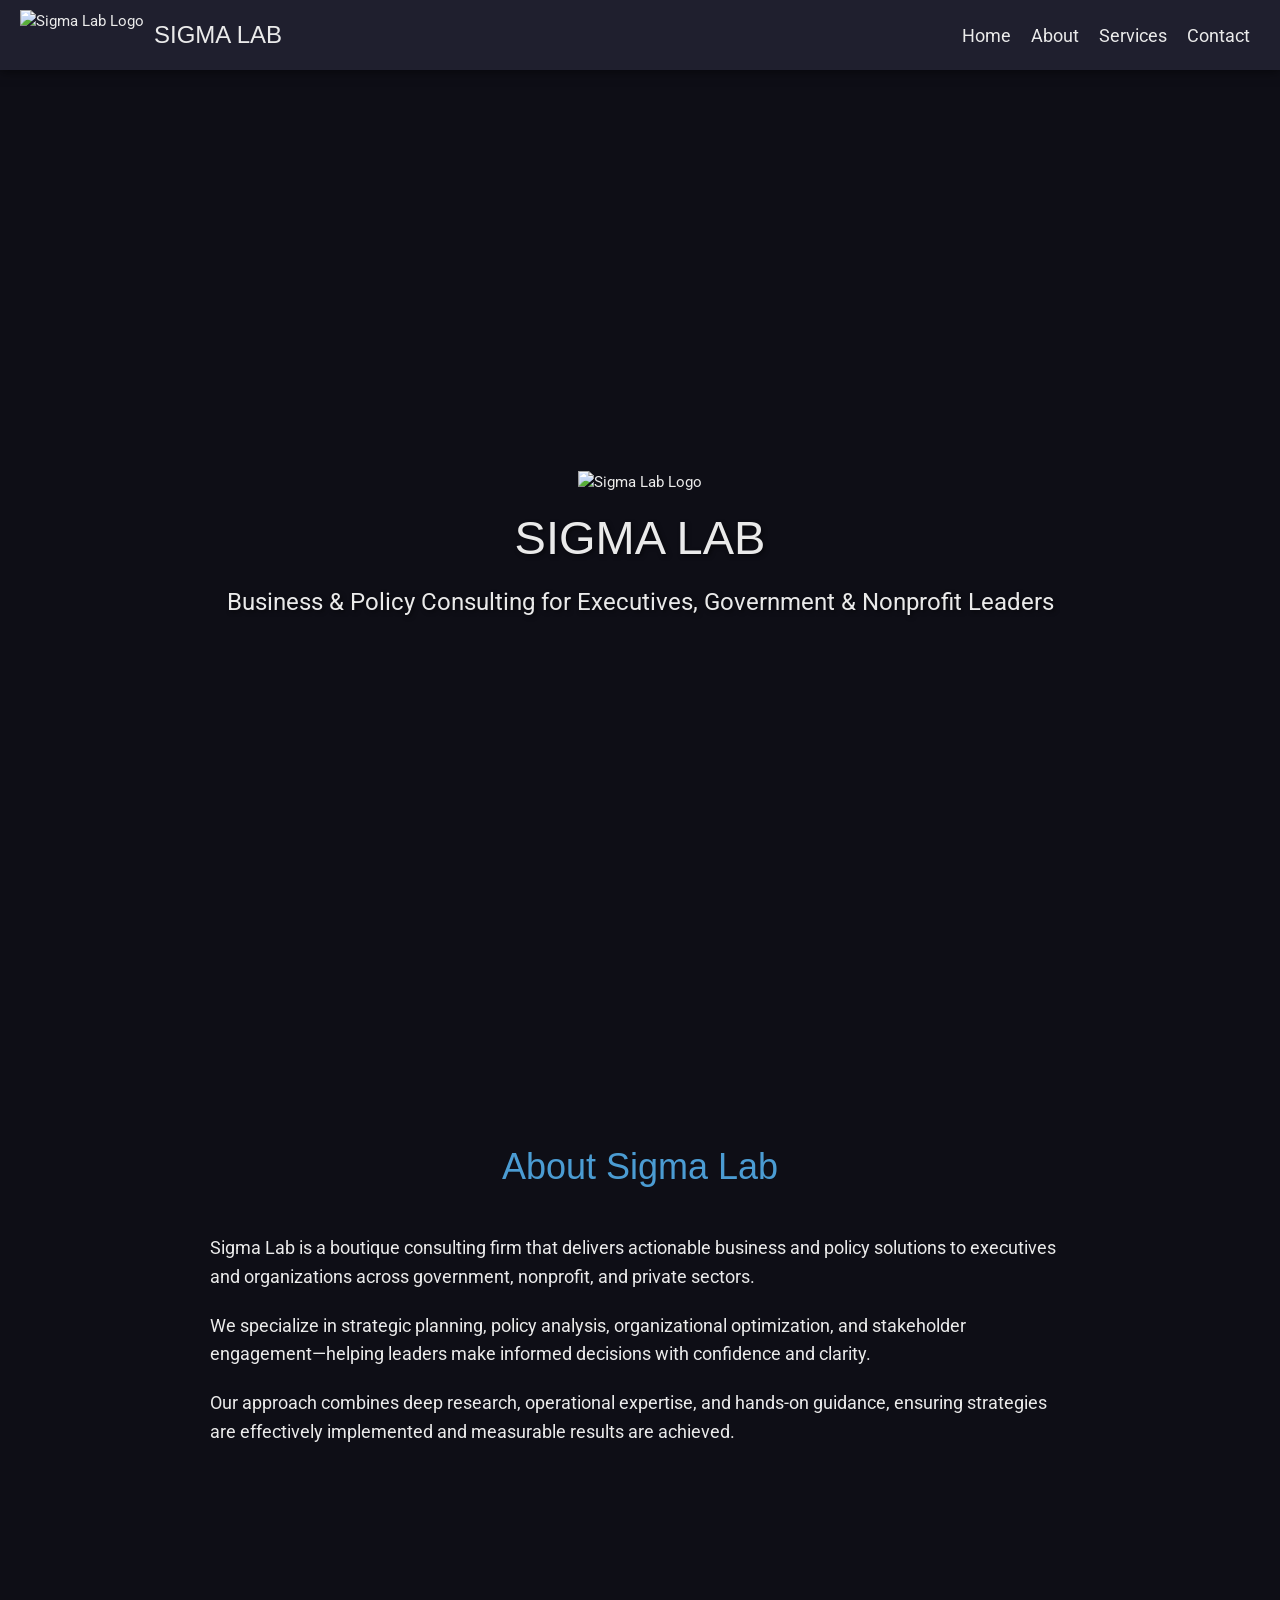
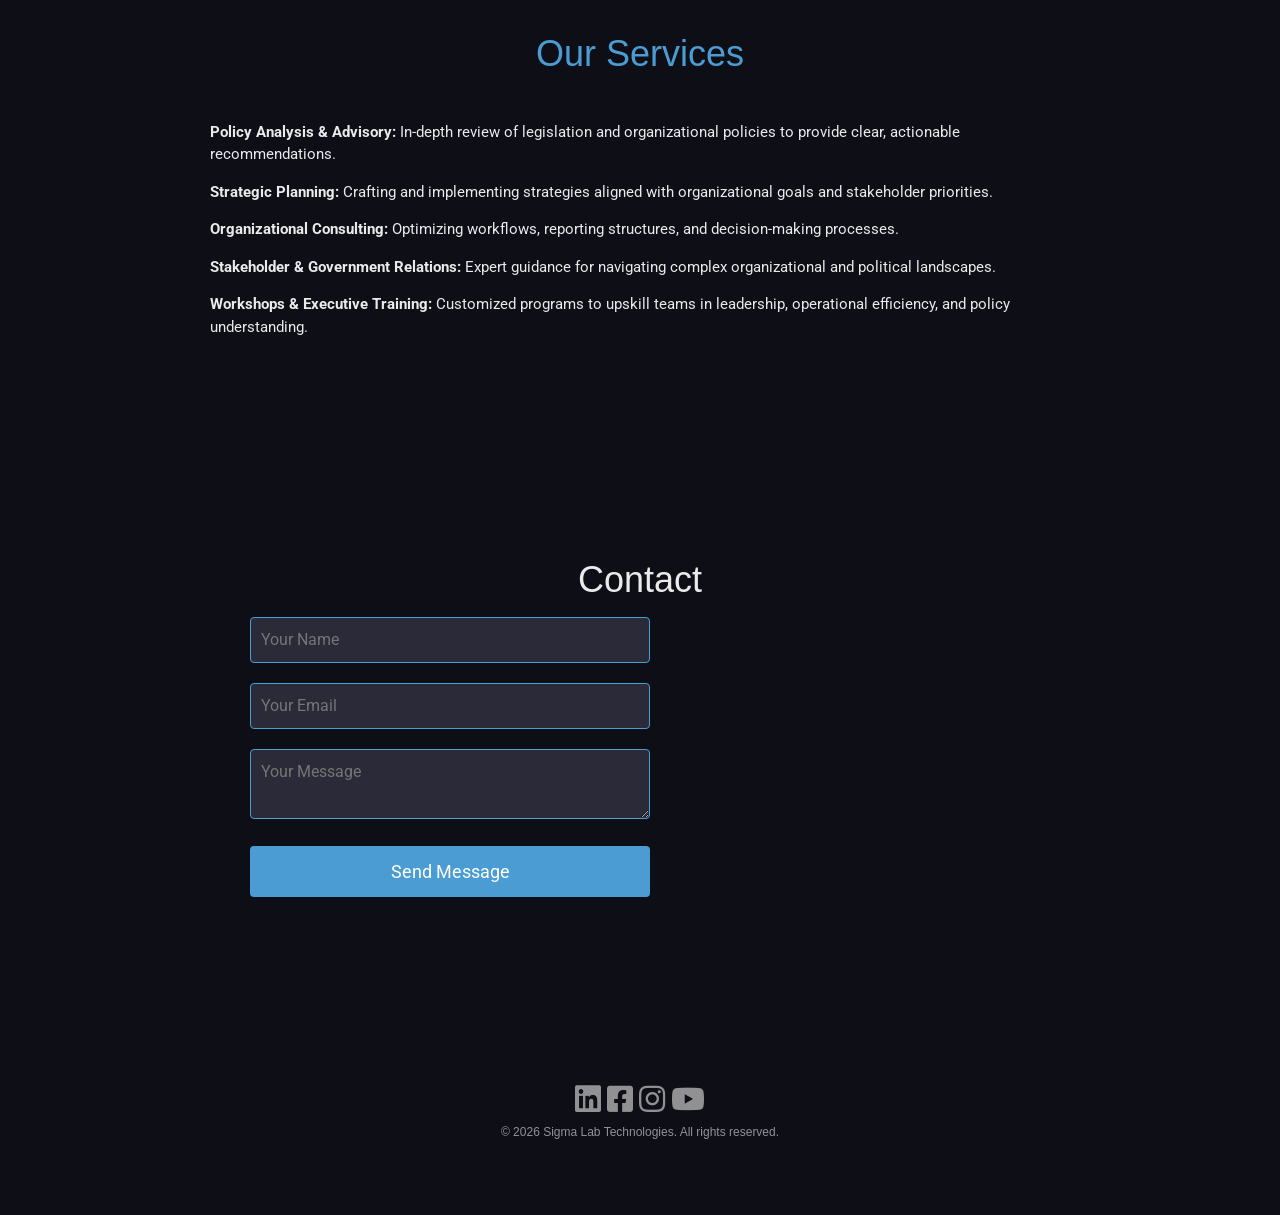
==== docs/index.html @ a70716c2 "index.html" ====
<!DOCTYPE html>
<html lang="en">
<head>
    <link rel="icon" href="favicon.ico" type="image/x-icon">
    <link rel="stylesheet" href="https://cdnjs.cloudflare.com/ajax/libs/font-awesome/5.15.4/css/all.min.css">
    <meta charset="UTF-8">
    <meta name="viewport" content="width=device-width, initial-scale=1.0">
    <title>Sigma Lab | Business & Policy Consulting</title>
    <link rel="stylesheet" href="https://www.w3schools.com/w3css/4/w3.css">
    <link rel="stylesheet" href="https://fonts.googleapis.com/css?family=Lato|Roboto|Apex&display=swap">
    <style>
        body {
            margin: 0;
            padding: 0;
            font-family: 'Roboto', sans-serif;
            background-color: #0E0E16;
            color: #EAEAEA;
        }

        h1, h2, h3 {
            margin-top: 0;
            text-align: center;
        }

        h1 {
            font-size: 48px;
            margin-bottom: 10px;
            font-family: 'Apex', sans-serif;
        }

        h2 {
            font-size: 36px;
            margin-top: 0;
        }

        p {
            margin-top: 0;
            text-align: center; 
            font-size: 18px; 
        }

        h4 {
            margin-top: 0;
            text-align: center;
            font-size: 12px; 
        }

        .header {
            display: flex;
            align-items: center;
            padding: 10px 20px;
            background-color: #1F1F2E;
            z-index: 1000;
            box-shadow: 0 2px 10px rgba(0, 0, 0, 0.5);
        }

        .header-content {
            display: flex;
            align-items: center;
            margin-right: auto;
        }

        .header img {
            height: 50px;
            margin-right: 10px;
        }

        .header h1 {
            font-size: 24px;
            margin: 5px 0;
        }

        nav {
            text-align: center;
        }

        nav a {
            color: #EAEAEA;
            text-decoration: none;
            margin: 0 10px;
            font-size: 18px;
            transition: color 0.3s ease;
        }

        nav a:hover {
            color: #4B9CD3;
        }

        .menu {
            display: flex;
            justify-content: center;
            align-items: center;
        }

        .menu-toggle {
            display: none;
            cursor: pointer;
        }

        .menu-toggle .bar {
            display: block;
            width: 25px;
            height: 3px;
            background-color: #EAEAEA;
            margin: 4px auto;
            transition: background-color 0.3s ease;
        }

        /* Hero Section */
        .hero {
            position: relative;
            overflow: hidden;
            background-image: url('northern-lights.jpg');
            background-attachment: fixed;
            background-size: cover;
            background-position: center;
            color: #EAEAEA;
            height: 110vh;
            display: flex;
            align-items: center;
            justify-content: center;
            text-align: center;
        }

        .hero .container {
            position: relative;
            z-index: 1;
        }

        .hero h1 {
            font-size: 47px;
            margin-bottom: 10px;
            text-shadow: 2px 2px 4px rgba(0,0,0,0.5);
        }

        .hero p {
            font-size: 24px;
            margin-bottom: 40px;
            text-shadow: 2px 2px 4px rgba(0,0,0,0.5);
        }

        .background-video {
            position: fixed;
            top: 0;
            left: 0;
            width: 100%;
            height: 100%;
            z-index: -1;
            filter: drop-shadow(16px 16px 20px blue) opacity(50%);
        }

        section.container {
            padding: 80px 20px;
            max-width: 900px;
            margin: 0 auto;
        }

        .section h2 {
            margin-bottom: 40px;
            color: #4B9CD3;
        }

        .paragraph-list p {
            margin-bottom: 20px;
            text-align: left;
            line-height: 1.6;
            font-size: 18px;
        }

        .services-list ul {
            list-style-type: none;
            padding: 0;
        }

        .services-list li {
            margin-bottom: 15px;
        }

        .contact-form {
            background-color: transparent;
            padding: 40px;
            border-radius: 8px;
            display: flex;
            flex-direction: column;
            align-items: center;
        }

        .contact-form input[type="text"],
        .contact-form input[type="email"],
        .contact-form textarea {
            width: 100%;
            max-width: 400px;
            min-width: 300px;
            padding: 10px;
            margin-bottom: 20px;
            border: 1px solid #4B9CD3;
            border-radius: 4px;
            background-color: #2A2A39;
            color: #EAEAEA;
            font-size: 16px;
        }

        .contact-form input[type="submit"] {
            padding: 12px 0;
            background-color: #4B9CD3;
            color: #fff;
            border: none;
            border-radius: 4px;
            cursor: pointer;
            width: 100%;
            max-width: 400px;
            font-size: 18px;
            transition: background-color 0.3s ease;
        }

        .contact-form input[type="submit"]:hover {
            background-color: #357B9C;
        }

        footer {
            background-color: transparent;
            padding: 40px;
            text-align: center;
            color: #EAEAEA;
        }

        @media only screen and (max-width: 768px) {
            .menu {
                display: none;
                flex-direction: column;
                position: absolute;
                top: 66px;
                left: 0;
                right: 0;
                bottom: 0;
                background-color: #1F1F2E; 
                padding: 100px;
                z-index: 999;
                justify-content: flex-start; 
            }
            .menu.show {
                display: flex;
            }
            
            .menu-toggle {
                display: block;
            }

            .header h1 {
                font-size: 20px;
            }

            .header img {
                height: 40px;
            }

            nav a {
                font-size: 16px;
            }
        }
    </style>
</head>
<body>

<div class="background-video">
    <video playsinline muted preload="metadata" autoplay loop>
        <source src="code.mp4" type="video/mp4">
        Your browser does not support the video tag.
    </video>
</div>

<!-- Header -->
<div class="header">
    <div class="header-content">
        <img src="logo3.png" alt="Sigma Lab Logo">
        <h1>SIGMA LAB</h1>
    </div>
    <div class="menu-toggle" onclick="toggleMenu()">
        <div class="bar"></div>
        <div class="bar"></div>
        <div class="bar"></div>
    </div>
    <nav class="menu">
        <a href="#home">Home</a>
        <a href="#about">About</a>
        <a href="#services">Services</a>
        <a href="#contact">Contact</a>
    </nav>
</div>

<!-- Hero Section -->
<section class="hero" id="home">
    <div class="container">
        <img src="logo3.png" alt="Sigma Lab Logo" style="height: 200px; margin-bottom: 10px;">
        <h1>SIGMA LAB</h1>
        <p>Business & Policy Consulting for Executives, Government & Nonprofit Leaders</p>
    </div>
</section>

<!-- About Section -->
<section class="container section" id="about">
    <h2>About Sigma Lab</h2>
    <div class="paragraph-list">
        <p>Sigma Lab is a boutique consulting firm that delivers actionable business and policy solutions to executives and organizations across government, nonprofit, and private sectors.</p>
        <p>We specialize in strategic planning, policy analysis, organizational optimization, and stakeholder engagement—helping leaders make informed decisions with confidence and clarity.</p>
        <p>Our approach combines deep research, operational expertise, and hands-on guidance, ensuring strategies are effectively implemented and measurable results are achieved.</p>
    </div>
</section>

<!-- Services Section -->
<section class="container section" id="services">
    <h2>Our Services</h2>
    <div class="services-list">
        <ul>
            <li><strong>Policy Analysis & Advisory:</strong> In-depth review of legislation and organizational policies to provide clear, actionable recommendations.</li>
            <li><strong>Strategic Planning:</strong> Crafting and implementing strategies aligned with organizational goals and stakeholder priorities.</li>
            <li><strong>Organizational Consulting:</strong> Optimizing workflows, reporting structures, and decision-making processes.</li>
            <li><strong>Stakeholder & Government Relations:</strong> Expert guidance for navigating complex organizational and political landscapes.</li>
            <li><strong>Workshops & Executive Training:</strong> Customized programs to upskill teams in leadership, operational efficiency, and policy understanding.</li>
        </ul>
    </div>
</section>

<!-- Contact Section -->
<section class="container" id="contact">
    <div class="contact-form">
        <h2>Contact</h2>
        <form id="contact-form" method="post" action="https://formspree.io/f/xeojyyeb">
            <input type="text" id="name" name="name" placeholder="Your Name" required>
            <input type="email" id="email" name="_replyto" placeholder="Your Email" required>
            <textarea id="message" name="message" placeholder="Your Message" required></textarea>
            <input type="submit" value="Send Message">
        </form>
    </div>
</section>

<!-- Footer -->
<footer class="w3-container w3-padding-64 w3-center w3-opacity w3-xlarge">
    <div style="display: flex; justify-content: center; flex-wrap: wrap; margin: 3px 0;">
        <a href="https://linkedin.com" target="_blank"><i class="fab fa-linkedin" style="font-size: 30px; margin: 0 3px;"></i></a>
        <a href="https://facebook.com" target="_blank"><i class="fab fa-facebook-square" style="font-size: 30px; margin: 0 3px;"></i></a>
        <a href="https://instagram.com" target="_blank"><i class="fab fa-instagram" style="font-size: 30px; margin: 0 3px;"></i></a>
        <a href="https://youtube.com" target="_blank"><i class="fab fa-youtube" style="font-size: 30px; margin: 0 3px;"></i></a>
    </div>
    <div>
        <h4>&copy; 2026 Sigma Lab Technologies. All rights reserved.</h4>
    </div>
</footer>

<script>
    // Contact Form Submission
    document.getElementById('contact-form').addEventListener('submit', function(event) {
        event.preventDefault();
        var form = event.target;
        var data = new FormData(form);
        var xhr = new XMLHttpRequest();
        xhr.open(form.method, form.action);
        xhr.setRequestHeader('Accept', 'application/json');
        xhr.onreadystatechange = function() {
            if (xhr.readyState !== XMLHttpRequest.DONE) return;
            if (xhr.status === 200) {
                form.reset();
                alert('Thank you for your message!');
            } else {
                alert('There was a problem submitting your form. Please try again.');
            }
        };
        xhr.send(data);
    });

    // Toggle Menu
    function toggleMenu() {
        var menu = document.querySelector('.menu');
        menu.classList.toggle('show');
    }
</script>
</body>
</html>
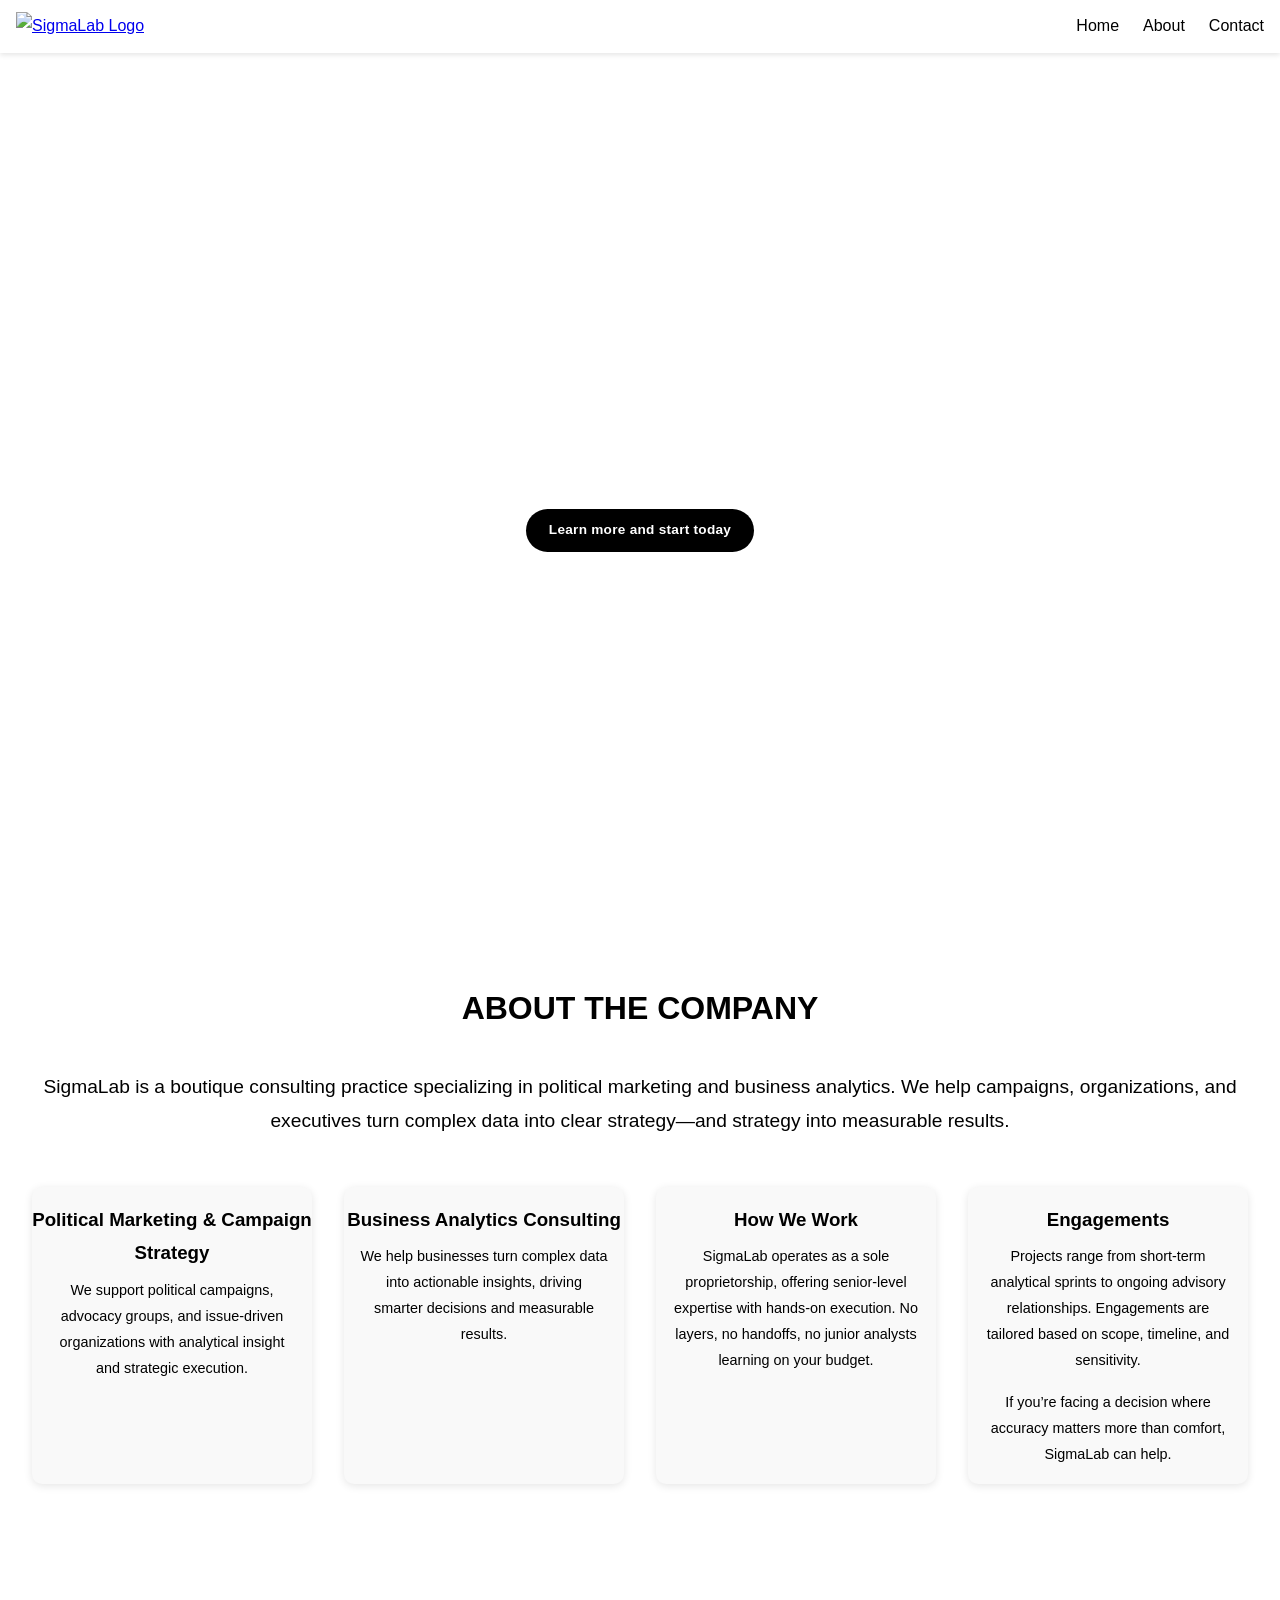
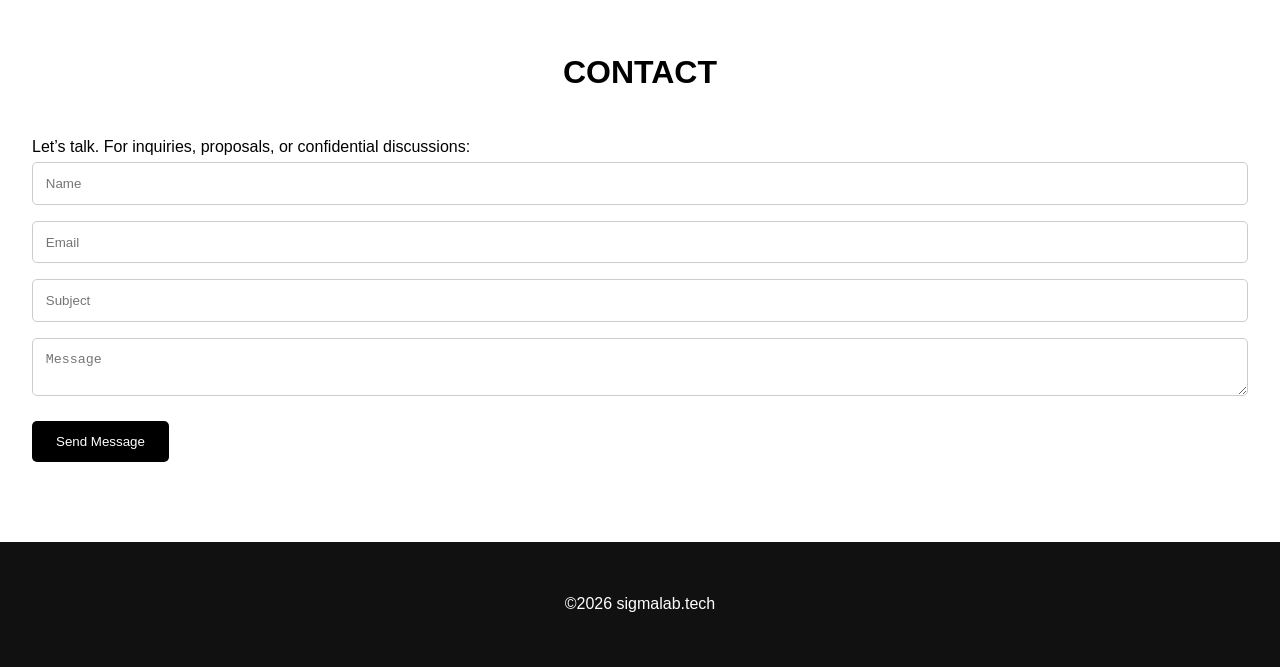
==== commit 8fe0c9d3: "index.html" ====
--- a/docs/index.html
+++ b/docs/index.html
@@ -1,378 +1,458 @@
 <!DOCTYPE html>
 <html lang="en">
 <head>
-    <link rel="icon" href="favicon.ico" type="image/x-icon">
-    <link rel="stylesheet" href="https://cdnjs.cloudflare.com/ajax/libs/font-awesome/5.15.4/css/all.min.css">
-    <meta charset="UTF-8">
-    <meta name="viewport" content="width=device-width, initial-scale=1.0">
-    <title>Sigma Lab | Business & Policy Consulting</title>
-    <link rel="stylesheet" href="https://www.w3schools.com/w3css/4/w3.css">
-    <link rel="stylesheet" href="https://fonts.googleapis.com/css?family=Lato|Roboto|Apex&display=swap">
-    <style>
-        body {
-            margin: 0;
-            padding: 0;
-            font-family: 'Roboto', sans-serif;
-            background-color: #0E0E16;
-            color: #EAEAEA;
-        }
-
-        h1, h2, h3 {
-            margin-top: 0;
-            text-align: center;
-        }
-
-        h1 {
-            font-size: 48px;
-            margin-bottom: 10px;
-            font-family: 'Apex', sans-serif;
-        }
-
-        h2 {
-            font-size: 36px;
-            margin-top: 0;
-        }
-
-        p {
-            margin-top: 0;
-            text-align: center; 
-            font-size: 18px; 
-        }
-
-        h4 {
-            margin-top: 0;
-            text-align: center;
-            font-size: 12px; 
-        }
-
-        .header {
-            display: flex;
-            align-items: center;
-            padding: 10px 20px;
-            background-color: #1F1F2E;
-            z-index: 1000;
-            box-shadow: 0 2px 10px rgba(0, 0, 0, 0.5);
-        }
-
-        .header-content {
-            display: flex;
-            align-items: center;
-            margin-right: auto;
-        }
-
-        .header img {
-            height: 50px;
-            margin-right: 10px;
-        }
-
-        .header h1 {
-            font-size: 24px;
-            margin: 5px 0;
-        }
-
-        nav {
-            text-align: center;
-        }
-
-        nav a {
-            color: #EAEAEA;
-            text-decoration: none;
-            margin: 0 10px;
-            font-size: 18px;
-            transition: color 0.3s ease;
-        }
-
-        nav a:hover {
-            color: #4B9CD3;
-        }
-
-        .menu {
-            display: flex;
-            justify-content: center;
-            align-items: center;
-        }
-
-        .menu-toggle {
-            display: none;
-            cursor: pointer;
-        }
-
-        .menu-toggle .bar {
-            display: block;
-            width: 25px;
-            height: 3px;
-            background-color: #EAEAEA;
-            margin: 4px auto;
-            transition: background-color 0.3s ease;
-        }
-
-        /* Hero Section */
-        .hero {
-            position: relative;
-            overflow: hidden;
-            background-image: url('northern-lights.jpg');
-            background-attachment: fixed;
-            background-size: cover;
-            background-position: center;
-            color: #EAEAEA;
-            height: 110vh;
-            display: flex;
-            align-items: center;
-            justify-content: center;
-            text-align: center;
-        }
-
-        .hero .container {
-            position: relative;
-            z-index: 1;
-        }
-
-        .hero h1 {
-            font-size: 47px;
-            margin-bottom: 10px;
-            text-shadow: 2px 2px 4px rgba(0,0,0,0.5);
-        }
-
-        .hero p {
-            font-size: 24px;
-            margin-bottom: 40px;
-            text-shadow: 2px 2px 4px rgba(0,0,0,0.5);
-        }
-
-        .background-video {
-            position: fixed;
-            top: 0;
-            left: 0;
-            width: 100%;
-            height: 100%;
-            z-index: -1;
-            filter: drop-shadow(16px 16px 20px blue) opacity(50%);
-        }
-
-        section.container {
-            padding: 80px 20px;
-            max-width: 900px;
-            margin: 0 auto;
-        }
-
-        .section h2 {
-            margin-bottom: 40px;
-            color: #4B9CD3;
-        }
-
-        .paragraph-list p {
-            margin-bottom: 20px;
-            text-align: left;
-            line-height: 1.6;
-            font-size: 18px;
-        }
-
-        .services-list ul {
-            list-style-type: none;
-            padding: 0;
-        }
-
-        .services-list li {
-            margin-bottom: 15px;
-        }
-
-        .contact-form {
-            background-color: transparent;
-            padding: 40px;
-            border-radius: 8px;
-            display: flex;
-            flex-direction: column;
-            align-items: center;
-        }
-
-        .contact-form input[type="text"],
-        .contact-form input[type="email"],
-        .contact-form textarea {
-            width: 100%;
-            max-width: 400px;
-            min-width: 300px;
-            padding: 10px;
-            margin-bottom: 20px;
-            border: 1px solid #4B9CD3;
-            border-radius: 4px;
-            background-color: #2A2A39;
-            color: #EAEAEA;
-            font-size: 16px;
-        }
-
-        .contact-form input[type="submit"] {
-            padding: 12px 0;
-            background-color: #4B9CD3;
-            color: #fff;
-            border: none;
-            border-radius: 4px;
-            cursor: pointer;
-            width: 100%;
-            max-width: 400px;
-            font-size: 18px;
-            transition: background-color 0.3s ease;
-        }
-
-        .contact-form input[type="submit"]:hover {
-            background-color: #357B9C;
-        }
-
-        footer {
-            background-color: transparent;
-            padding: 40px;
-            text-align: center;
-            color: #EAEAEA;
-        }
-
-        @media only screen and (max-width: 768px) {
-            .menu {
-                display: none;
-                flex-direction: column;
-                position: absolute;
-                top: 66px;
-                left: 0;
-                right: 0;
-                bottom: 0;
-                background-color: #1F1F2E; 
-                padding: 100px;
-                z-index: 999;
-                justify-content: flex-start; 
-            }
-            .menu.show {
-                display: flex;
-            }
-            
-            .menu-toggle {
-                display: block;
-            }
-
-            .header h1 {
-                font-size: 20px;
-            }
-
-            .header img {
-                height: 40px;
-            }
-
-            nav a {
-                font-size: 16px;
-            }
-        }
-    </style>
+<meta charset="UTF-8">
+<meta name="viewport" content="width=device-width, initial-scale=1.0">
+<meta name="description" content="SigmaLab is a boutique consulting practice specializing in political marketing and business analytics for campaigns and executives facing high-stakes decisions.">
+<link rel="icon" href="images/favicon.ico">
+<link rel="canonical" href="https://sigmalab.tech/">
+<meta property="og:title" content="SigmaLab | Political Marketing & Business Analytics Consulting">
+<meta property="og:description" content="Boutique consulting for campaigns and executives facing high-stakes decisions.">
+<meta property="og:type" content="website">
+<meta property="og:image" content="images/social-share.jpg">
+<meta property="og:url" content="https://sigmalab.tech/">
+<meta name="twitter:card" content="summary_large_image">
+<meta name="twitter:title" content="SigmaLab | Political Marketing & Business Analytics Consulting">
+<meta name="twitter:description" content="Boutique consulting for campaigns and executives facing high-stakes decisions.">
+<meta name="twitter:image" content="images/social-share.jpg">
+
+<link rel="icon" type="image/png" sizes="16x16" href="images/favicon-16x16.png">
+<link rel="icon" type="image/png" sizes="32x32" href="images/favicon-32x32.png">
+<link rel="icon" type="image/png" sizes="48x48" href="images/favicon-48x48.png">
+
+<title>SigmaLab | Political Marketing & Business Analytics Consulting</title>
+
+<style>
+/* ==========================
+   Reset & Fonts
+========================== */
+* {
+  box-sizing: border-box;
+  margin: 0;
+  padding: 0;
+}
+
+body {
+  font-family: 'Raleway', sans-serif;
+  line-height: 1.8;
+  min-height: 100vh;
+}
+
+html {
+  scroll-behavior: smooth;
+}
+
+/* ==========================
+   Navbar
+========================== */
+.navbar {
+  position: fixed;
+  top: 0;
+  width: 100%;
+  background: white;
+  box-shadow: 0 2px 5px rgba(0,0,0,0.1);
+  z-index: 999;
+  display: flex;
+  justify-content: space-between;
+  align-items: center;
+  padding: 0.5rem 1rem;
+}
+
+.navbar .logo {
+  height: 40px;
+  width: auto;
+  cursor: pointer;
+}
+
+.navbar .nav-links {
+  display: flex;
+  gap: 1.5rem;
+}
+
+.navbar .nav-links a {
+  position: relative;
+  text-decoration: none;
+  color: black;
+  padding: 0.25rem 0;
+  font-weight: 500;
+}
+
+.navbar .nav-links a::after {
+  content: "";
+  position: absolute;
+  left: 0;
+  bottom: -2px;
+  width: 0;
+  height: 2px;
+  background: black;
+  transition: width 0.25s ease;
+}
+
+.navbar .nav-links a:hover::after {
+  width: 100%;
+}
+
+.navbar .hamburger {
+  display: none;
+  font-size: 1.5rem;
+  cursor: pointer;
+}
+
+/* ==========================
+   Hero Section
+========================== */
+.hero {
+  background-image: url('images/startup.jpeg');
+  background-position: center;
+  background-size: cover;
+  background-repeat: no-repeat;
+  height: 100vh;
+  display: flex;
+  flex-direction: column;
+  justify-content: center;
+  color: white;
+  padding: 0 2rem;
+  text-align: center;
+}
+
+.hero h1 {
+  font-size: 3rem;
+  margin-bottom: 1rem;
+}
+
+.hero p {
+  font-size: 1.2rem;
+  margin-bottom: 1.5rem;
+}
+
+.hero .btn {
+  display: inline-flex;
+  margin: 0 auto;
+  display: inline-flex;        /* NOT block */
+  width: fit-content;          /* critical */
+  max-width: max-content;      /* extra safety */
+  white-space: nowrap;         /* prevents wrapping */
+
+  padding: 0.6rem 1.4rem;
+  font-size: 0.85rem;
+  font-weight: 600;
+  letter-spacing: 0.02em;
+
+  background-color: #000;
+  color: #fff;
+  text-decoration: none;
+
+  border-radius: 999px;
+  border: none;
+  cursor: pointer;
+
+  transition:
+    background-color 0.25s ease,
+    color 0.25s ease,
+    transform 0.2s ease;
+}
+
+.hero .btn:hover,
+.hero .btn:focus {
+  background-color: #fff;
+  color: #000;
+  transform: translateY(-1px);
+
+}
+/* ==========================
+   Sections
+========================== */
+section {
+  padding: 5rem 2rem;
+}
+
+h2 {
+  text-align: center;
+  margin-bottom: 2rem;
+  font-size: 2rem;
+}
+
+p.center {
+  text-align: center;
+  font-size: 1.2rem;
+  margin-bottom: 3rem;
+}
+
+/* ==========================
+   Grid System
+========================== */
+.grid {
+  display: flex;
+  flex-wrap: wrap;
+  gap: 2rem;
+  justify-content: center;
+}
+
+.grid-item {
+  flex: 1 1 250px;
+  max-width: 300px;
+  background: #f9f9f9;
+  border-radius: 10px;
+  overflow: hidden;
+  text-align: center;
+  box-shadow: 0 2px 8px rgba(0,0,0,0.1);
+  transition: 0.3s;
+}
+
+.grid-item:hover {
+  transform: translateY(-5px);
+}
+
+.grid-item img {
+  width: 100%;
+  display: block;
+  cursor: pointer;
+}
+
+.grid-item h3 {
+  margin: 1rem 0 0.5rem;
+}
+
+.grid-item p {
+  padding: 0 1rem 1rem;
+  font-size: 0.9rem;
+}
+
+/* ==========================
+   Skills Bars
+========================== */
+.skill-bar {
+  margin-bottom: 1rem;
+}
+
+.skill-bar span {
+  display: block;
+  font-weight: bold;
+}
+
+.skill-bar .bar-bg {
+  width: 100%;
+  background: #ddd;
+  border-radius: 20px;
+  overflow: hidden;
+}
+
+.skill-bar .bar-fill {
+  height: 20px;
+  width: 0;
+  background: #333;
+  border-radius: 20px;
+  text-align: right;
+  line-height: 20px;
+  color: white;
+  padding-right: 5px;
+  transition: width 1s ease-in-out;
+}
+
+
+/* ==========================
+   Contact Form
+========================== */
+form input, form textarea {
+  width: 100%;
+  padding: 0.8rem;
+  margin-bottom: 1rem;
+  border: 1px solid #ccc;
+  border-radius: 5px;
+}
+
+form button {
+  padding: 0.8rem 1.5rem;
+  border: none;
+  background: black;
+  color: white;
+  cursor: pointer;
+  border-radius: 5px;
+}
+
+/* ==========================
+   Footer
+========================== */
+footer {
+  background: #111;
+  color: white;
+  text-align: center;
+  padding: 3rem 1rem;
+}
+
+footer a {
+  color: white;
+  text-decoration: none;
+  margin-top: 1rem;
+  display: inline-block;
+}
+
+/* ==========================
+   Modal
+========================== */
+.modal {
+  display: none;
+  position: fixed;
+  z-index: 1000;
+  padding-top: 60px;
+  left: 0;
+  top: 0;
+  width: 100%;
+  height: 100%;
+  overflow: auto;
+  background-color: rgba(0,0,0,0.9);
+}
+
+.modal-content {
+  margin: auto;
+  display: block;
+  max-width: 90%;
+}
+
+.modal-caption {
+  margin: auto;
+  display: block;
+  width: 80%;
+  text-align: center;
+  color: white;
+  padding: 10px 0;
+}
+
+/* ==========================
+   Responsive
+========================== */
+@media (max-width: 768px) {
+  .navbar .nav-links {
+    display: none;
+    flex-direction: column;
+    gap: 0;
+    background: white;
+    width: 100%;
+    position: absolute;
+    top: 60px;
+    left: 0;
+    padding: 1rem 0;
+    border-top: 1px solid #ddd;
+  }
+
+  .navbar .nav-links.show {
+    display: flex;
+  }
+
+  .navbar .hamburger {
+    display: block;
+  }
+
+  .hero h1 {
+    font-size: 2rem;
+  }
+}
+</style>
 </head>
 <body>
 
-<div class="background-video">
-    <video playsinline muted preload="metadata" autoplay loop>
-        <source src="code.mp4" type="video/mp4">
-        Your browser does not support the video tag.
-    </video>
+<!-- Navbar -->
+<nav class="navbar">
+
+<a href="#home">
+    <img src="images/sigmalab.png" alt="SigmaLab Logo" class="logo">
+  </a>
+
+  <div class="nav-links" id="navLinks">
+    <a href="#home">Home</a>
+    <a href="#about">About</a>
+    <a href="#contact">Contact</a>
+  </div>
+  <div class="hamburger" id="hamburger">&#9776;</div>
+</nav>
+
+<!-- Hero -->
+<section class="hero" id="home">
+  <h1>Political Marketing & Business Consulting</h1>
+  <p>Data-driven strategy for high-stakes decisions.</p>
+  <a href="#about" class="btn">Learn more and start today</a>
+</section>
+
+<section id="about">
+  <h2>ABOUT THE COMPANY</h2>
+  <p class="center">SigmaLab is a boutique consulting practice specializing in political marketing and business analytics. We help campaigns, organizations, and executives turn complex data into clear strategy—and strategy into measurable results.</p>
+  <div class="grid">
+    <div class="grid-item">
+      <h3>Political Marketing & Campaign Strategy</h3>
+      <p>We support political campaigns, advocacy groups, and issue-driven organizations with analytical insight and strategic execution.</p>
+    </div>
+    <div class="grid-item">
+      <h3>Business Analytics Consulting</h3>
+      <p>We help businesses turn complex data into actionable insights, driving smarter decisions and measurable results.</p>
+    </div>
+    <div class="grid-item">
+      <h3>How We Work</h3>
+      <p>SigmaLab operates as a sole proprietorship, offering senior-level expertise with hands-on execution. No layers, no handoffs, no junior analysts learning on your budget.</p>
+    </div>
+    <div class="grid-item">
+      <h3>Engagements</h3>
+      <p>Projects range from short-term analytical sprints to ongoing advisory relationships. Engagements are tailored based on scope, timeline, and sensitivity.</p>
+      <p>If you’re facing a decision where accuracy matters more than comfort, SigmaLab can help.</p>
+    </div>
+  </div>
+</section>
+
+
+<!-- Modal -->
+<div id="modal" class="modal">
+  <span id="modalClose" style="position:absolute;top:20px;right:35px;font-size:40px;color:white;cursor:pointer;">&times;</span>
+  <img class="modal-content" id="modalImg">
+  <div class="modal-caption" id="modalCaption"></div>
 </div>
 
-<!-- Header -->
-<div class="header">
-    <div class="header-content">
-        <img src="logo3.png" alt="Sigma Lab Logo">
-        <h1>SIGMA LAB</h1>
-    </div>
-    <div class="menu-toggle" onclick="toggleMenu()">
-        <div class="bar"></div>
-        <div class="bar"></div>
-        <div class="bar"></div>
-    </div>
-    <nav class="menu">
-        <a href="#home">Home</a>
-        <a href="#about">About</a>
-        <a href="#services">Services</a>
-        <a href="#contact">Contact</a>
-    </nav>
-</div>
-
-<!-- Hero Section -->
-<section class="hero" id="home">
-    <div class="container">
-        <img src="logo3.png" alt="Sigma Lab Logo" style="height: 200px; margin-bottom: 10px;">
-        <h1>SIGMA LAB</h1>
-        <p>Business & Policy Consulting for Executives, Government & Nonprofit Leaders</p>
-    </div>
+<!-- Contact Section -->
+<section id="contact">
+  <h2>CONTACT</h2>
+  <p>Let’s talk.
+For inquiries, proposals, or confidential discussions:</p>
+  <form action="https://formspree.io/f/xeojyyeb" method="POST">
+    <input type="text" name="Name" placeholder="Name" required>
+    <input type="text" name="Email" placeholder="Email" required>
+    <input type="text" name="Subject" placeholder="Subject" required>
+    <textarea name="Message" placeholder="Message" required></textarea>
+    <button type="submit">Send Message</button>
+  </form>
+
 </section>
 
-<!-- About Section -->
-<section class="container section" id="about">
-    <h2>About Sigma Lab</h2>
-    <div class="paragraph-list">
-        <p>Sigma Lab is a boutique consulting firm that delivers actionable business and policy solutions to executives and organizations across government, nonprofit, and private sectors.</p>
-        <p>We specialize in strategic planning, policy analysis, organizational optimization, and stakeholder engagement—helping leaders make informed decisions with confidence and clarity.</p>
-        <p>Our approach combines deep research, operational expertise, and hands-on guidance, ensuring strategies are effectively implemented and measurable results are achieved.</p>
-    </div>
-</section>
-
-<!-- Services Section -->
-<section class="container section" id="services">
-    <h2>Our Services</h2>
-    <div class="services-list">
-        <ul>
-            <li><strong>Policy Analysis & Advisory:</strong> In-depth review of legislation and organizational policies to provide clear, actionable recommendations.</li>
-            <li><strong>Strategic Planning:</strong> Crafting and implementing strategies aligned with organizational goals and stakeholder priorities.</li>
-            <li><strong>Organizational Consulting:</strong> Optimizing workflows, reporting structures, and decision-making processes.</li>
-            <li><strong>Stakeholder & Government Relations:</strong> Expert guidance for navigating complex organizational and political landscapes.</li>
-            <li><strong>Workshops & Executive Training:</strong> Customized programs to upskill teams in leadership, operational efficiency, and policy understanding.</li>
-        </ul>
-    </div>
-</section>
-
-<!-- Contact Section -->
-<section class="container" id="contact">
-    <div class="contact-form">
-        <h2>Contact</h2>
-        <form id="contact-form" method="post" action="https://formspree.io/f/xeojyyeb">
-            <input type="text" id="name" name="name" placeholder="Your Name" required>
-            <input type="email" id="email" name="_replyto" placeholder="Your Email" required>
-            <textarea id="message" name="message" placeholder="Your Message" required></textarea>
-            <input type="submit" value="Send Message">
-        </form>
-    </div>
-</section>
-
 <!-- Footer -->
-<footer class="w3-container w3-padding-64 w3-center w3-opacity w3-xlarge">
-    <div style="display: flex; justify-content: center; flex-wrap: wrap; margin: 3px 0;">
-        <a href="https://linkedin.com" target="_blank"><i class="fab fa-linkedin" style="font-size: 30px; margin: 0 3px;"></i></a>
-        <a href="https://facebook.com" target="_blank"><i class="fab fa-facebook-square" style="font-size: 30px; margin: 0 3px;"></i></a>
-        <a href="https://instagram.com" target="_blank"><i class="fab fa-instagram" style="font-size: 30px; margin: 0 3px;"></i></a>
-        <a href="https://youtube.com" target="_blank"><i class="fab fa-youtube" style="font-size: 30px; margin: 0 3px;"></i></a>
-    </div>
-    <div>
-        <h4>&copy; 2026 Sigma Lab Technologies. All rights reserved.</h4>
-    </div>
+<footer>
+  <p>&copy;2026 sigmalab.tech</p>
 </footer>
 
 <script>
-    // Contact Form Submission
-    document.getElementById('contact-form').addEventListener('submit', function(event) {
-        event.preventDefault();
-        var form = event.target;
-        var data = new FormData(form);
-        var xhr = new XMLHttpRequest();
-        xhr.open(form.method, form.action);
-        xhr.setRequestHeader('Accept', 'application/json');
-        xhr.onreadystatechange = function() {
-            if (xhr.readyState !== XMLHttpRequest.DONE) return;
-            if (xhr.status === 200) {
-                form.reset();
-                alert('Thank you for your message!');
-            } else {
-                alert('There was a problem submitting your form. Please try again.');
-            }
-        };
-        xhr.send(data);
-    });
-
-    // Toggle Menu
-    function toggleMenu() {
-        var menu = document.querySelector('.menu');
-        menu.classList.toggle('show');
-    }
+// Hamburger toggle
+const hamburger = document.getElementById('hamburger');
+const navLinks = document.getElementById('navLinks');
+hamburger.addEventListener('click', () => {
+  navLinks.classList.toggle('show');
+});
+document.querySelectorAll('.nav-links a').forEach(link => {
+  link.addEventListener('click', () => {
+    navLinks.classList.remove('show');
+  });
+});
+// Modal for images
+const modal = document.getElementById('modal');
+const modalImg = document.getElementById('modalImg');
+const modalCaption = document.getElementById('modalCaption');
+
+document.querySelectorAll('.grid-item img').forEach(img => {
+  img.addEventListener('click', () => {
+    modal.style.display = 'block';
+    modalImg.src = img.src;
+    modalCaption.textContent = img.alt;
+  });
+});
+
+document.getElementById('modalClose').onclick = () => {
+  modal.style.display = 'none';
+};
 </script>
 </body>
 </html>
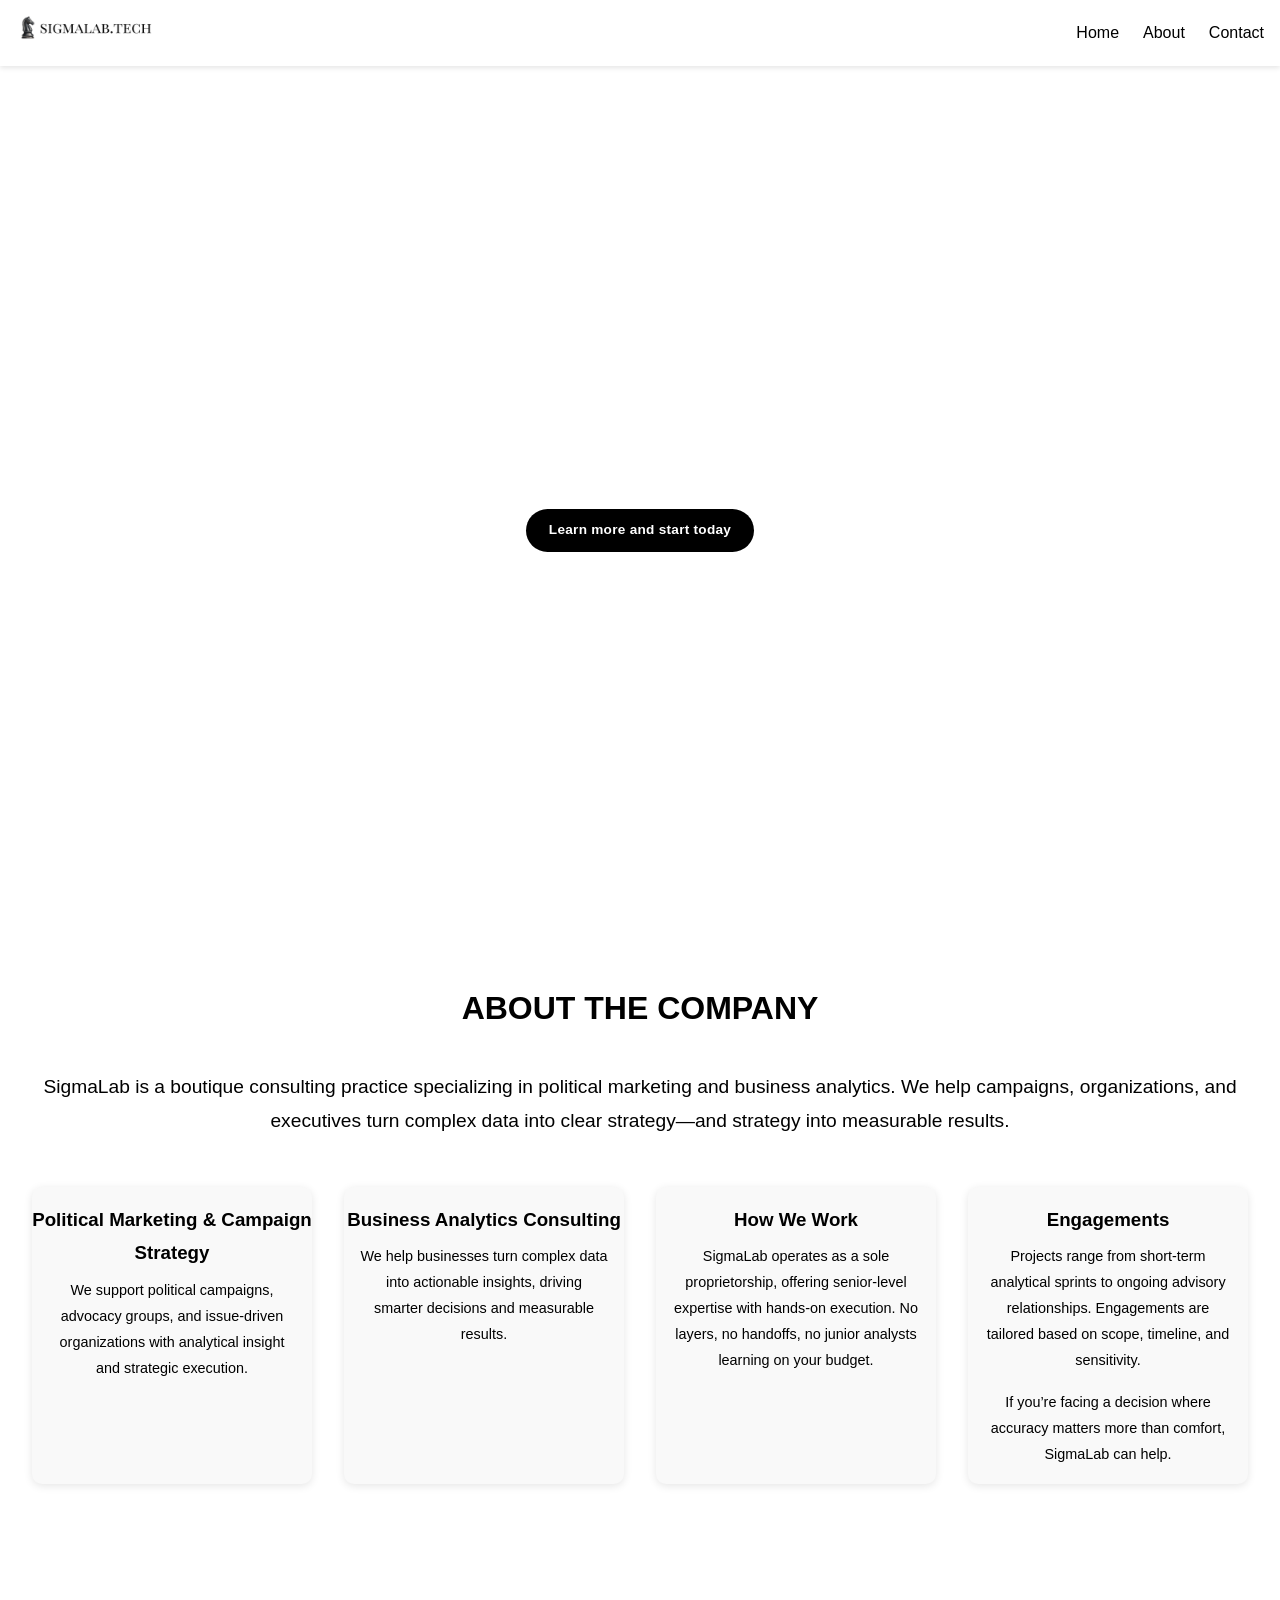
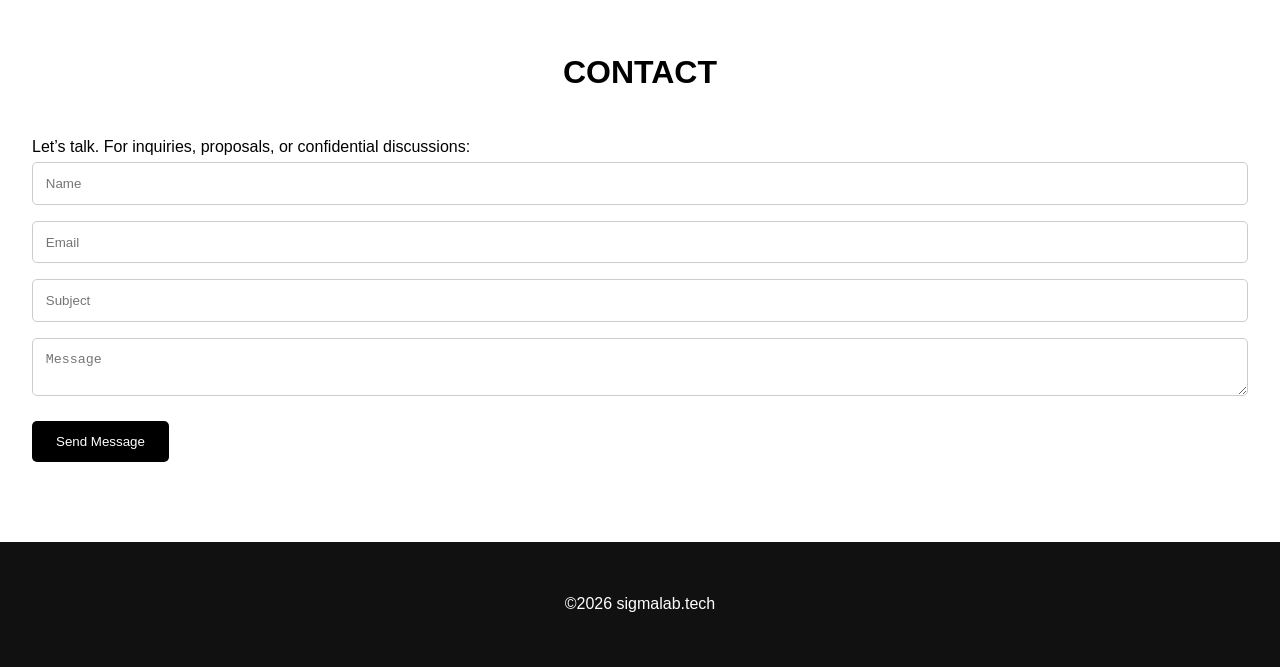
==== commit 99320f7e: "index.html" ====
--- a/docs/index.html
+++ b/docs/index.html
@@ -4,21 +4,21 @@
 <meta charset="UTF-8">
 <meta name="viewport" content="width=device-width, initial-scale=1.0">
 <meta name="description" content="SigmaLab is a boutique consulting practice specializing in political marketing and business analytics for campaigns and executives facing high-stakes decisions.">
-<link rel="icon" href="images/favicon.ico">
+<link rel="icon" href="favicon.ico">
 <link rel="canonical" href="https://sigmalab.tech/">
 <meta property="og:title" content="SigmaLab | Political Marketing & Business Analytics Consulting">
 <meta property="og:description" content="Boutique consulting for campaigns and executives facing high-stakes decisions.">
 <meta property="og:type" content="website">
-<meta property="og:image" content="images/social-share.jpg">
+<meta property="og:image" content="social-share.jpg">
 <meta property="og:url" content="https://sigmalab.tech/">
 <meta name="twitter:card" content="summary_large_image">
 <meta name="twitter:title" content="SigmaLab | Political Marketing & Business Analytics Consulting">
 <meta name="twitter:description" content="Boutique consulting for campaigns and executives facing high-stakes decisions.">
-<meta name="twitter:image" content="images/social-share.jpg">
-
-<link rel="icon" type="image/png" sizes="16x16" href="images/favicon-16x16.png">
-<link rel="icon" type="image/png" sizes="32x32" href="images/favicon-32x32.png">
-<link rel="icon" type="image/png" sizes="48x48" href="images/favicon-48x48.png">
+<meta name="twitter:image" content="social-share.jpg">
+
+<link rel="icon" type="image/png" sizes="16x16" href="favicon-16x16.png">
+<link rel="icon" type="image/png" sizes="32x32" href="favicon-32x32.png">
+<link rel="icon" type="image/png" sizes="48x48" href="favicon-48x48.png">
 
 <title>SigmaLab | Political Marketing & Business Analytics Consulting</title>
 
@@ -355,7 +355,7 @@
 <nav class="navbar">
 
 <a href="#home">
-    <img src="images/sigmalab.png" alt="SigmaLab Logo" class="logo">
+    <img src="sigmalab.png" alt="SigmaLab Logo" class="logo">
   </a>
 
   <div class="nav-links" id="navLinks">
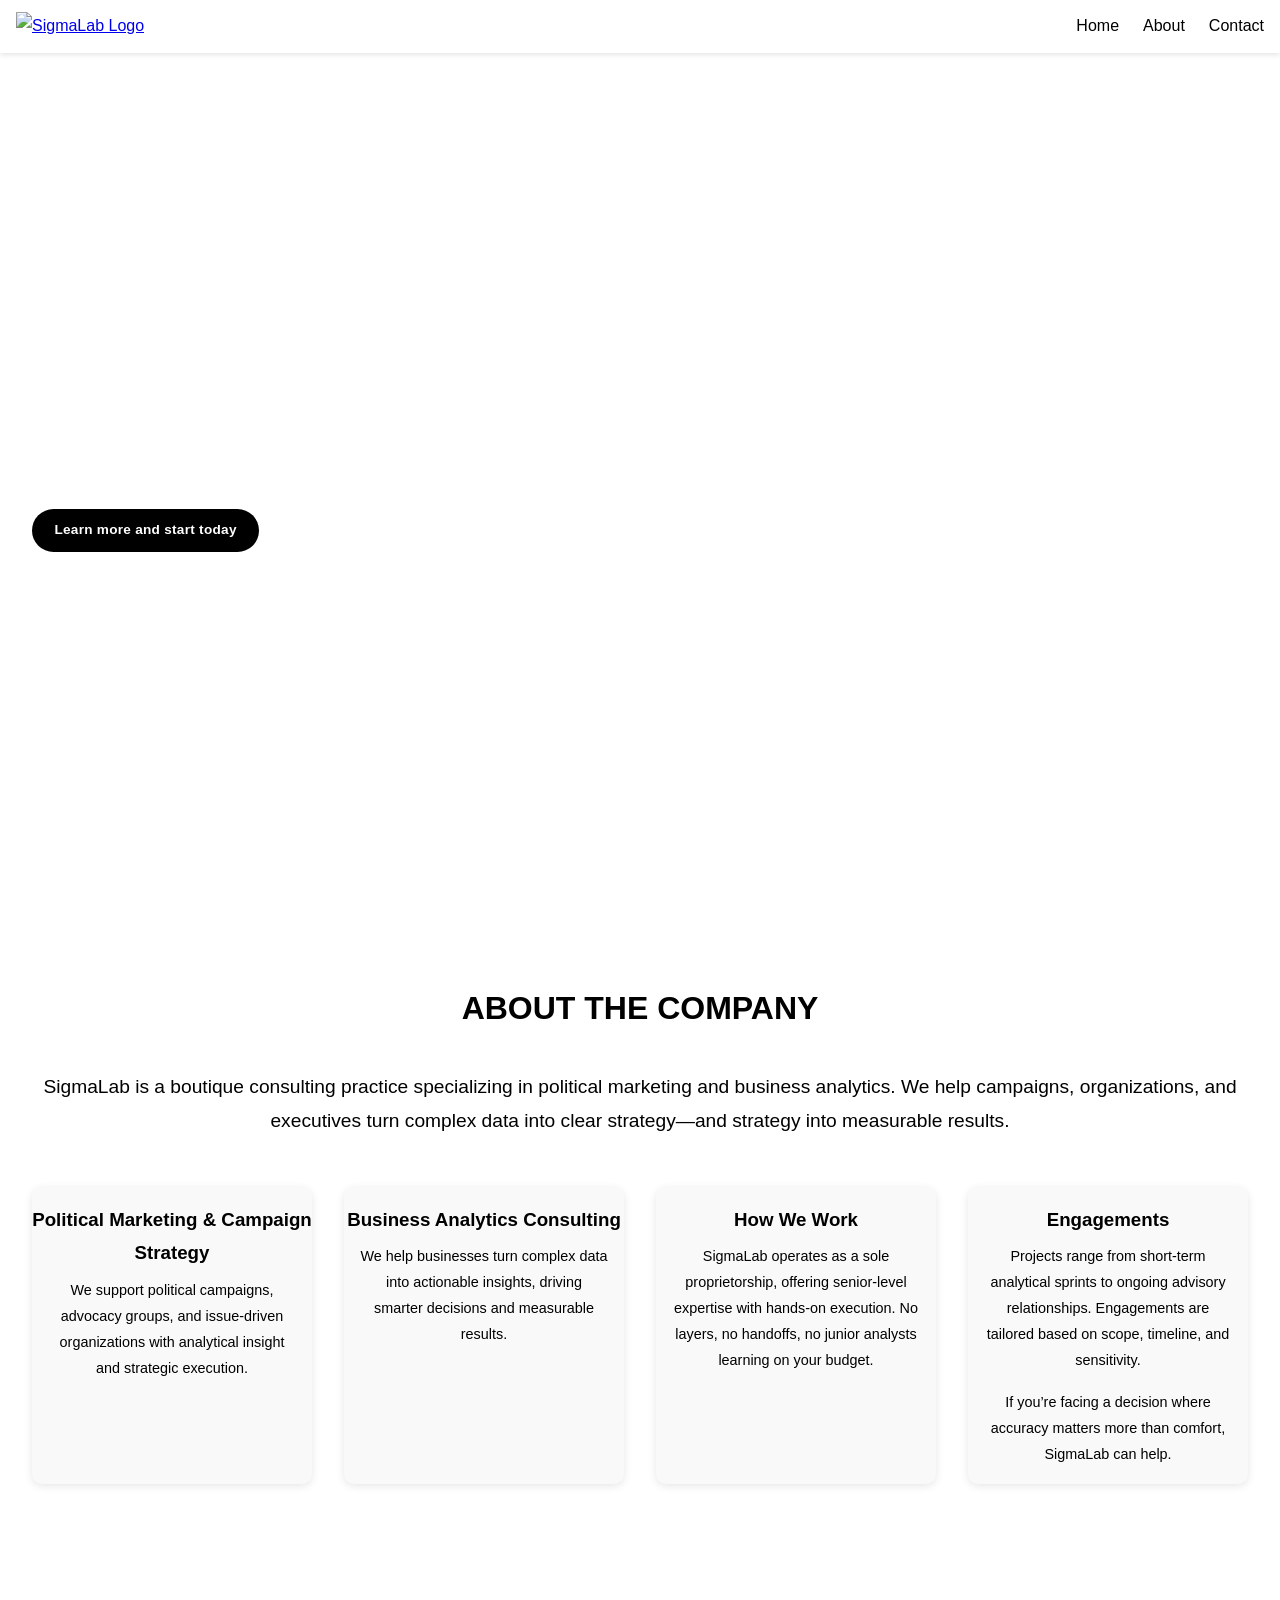
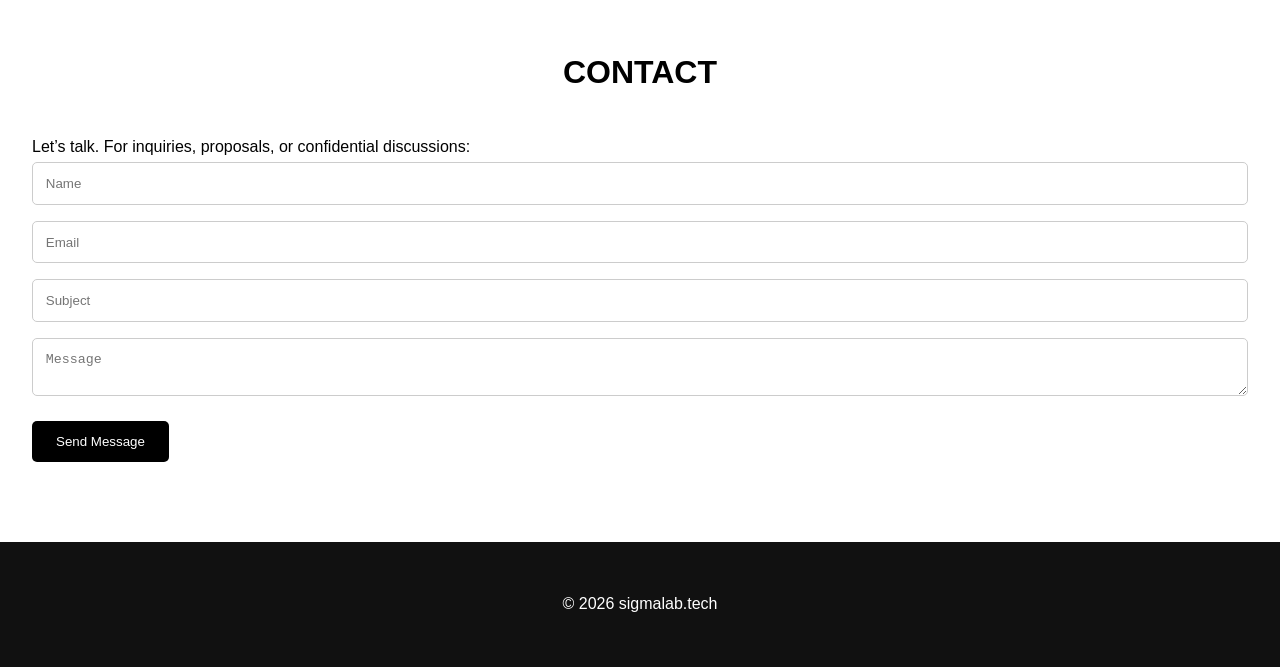
==== commit 95309b16: "index.html" ====
--- a/docs/index.html
+++ b/docs/index.html
@@ -4,21 +4,24 @@
 <meta charset="UTF-8">
 <meta name="viewport" content="width=device-width, initial-scale=1.0">
 <meta name="description" content="SigmaLab is a boutique consulting practice specializing in political marketing and business analytics for campaigns and executives facing high-stakes decisions.">
-<link rel="icon" href="favicon.ico">
+
+<!-- Favicons -->
+<link rel="icon" href="images/favicon.ico">
+<link rel="icon" type="image/png" sizes="16x16" href="images/favicon-16x16.png">
+<link rel="icon" type="image/png" sizes="32x32" href="images/favicon-32x32.png">
+<link rel="icon" type="image/png" sizes="48x48" href="images/favicon-48x48.png">
+
+<!-- SEO / Social -->
 <link rel="canonical" href="https://sigmalab.tech/">
 <meta property="og:title" content="SigmaLab | Political Marketing & Business Analytics Consulting">
 <meta property="og:description" content="Boutique consulting for campaigns and executives facing high-stakes decisions.">
 <meta property="og:type" content="website">
-<meta property="og:image" content="social-share.jpg">
+<meta property="og:image" content="images/social-share.jpg">
 <meta property="og:url" content="https://sigmalab.tech/">
 <meta name="twitter:card" content="summary_large_image">
 <meta name="twitter:title" content="SigmaLab | Political Marketing & Business Analytics Consulting">
 <meta name="twitter:description" content="Boutique consulting for campaigns and executives facing high-stakes decisions.">
-<meta name="twitter:image" content="social-share.jpg">
-
-<link rel="icon" type="image/png" sizes="16x16" href="favicon-16x16.png">
-<link rel="icon" type="image/png" sizes="32x32" href="favicon-32x32.png">
-<link rel="icon" type="image/png" sizes="48x48" href="favicon-48x48.png">
+<meta name="twitter:image" content="images/social-share.jpg">
 
 <title>SigmaLab | Political Marketing & Business Analytics Consulting</title>
 
@@ -26,77 +29,32 @@
 /* ==========================
    Reset & Fonts
 ========================== */
-* {
-  box-sizing: border-box;
-  margin: 0;
-  padding: 0;
-}
-
-body {
-  font-family: 'Raleway', sans-serif;
-  line-height: 1.8;
-  min-height: 100vh;
-}
-
-html {
-  scroll-behavior: smooth;
-}
+* { box-sizing: border-box; margin: 0; padding: 0; }
+body { font-family: 'Raleway', sans-serif; line-height: 1.8; min-height: 100vh; }
+html { scroll-behavior: smooth; }
 
 /* ==========================
    Navbar
 ========================== */
 .navbar {
-  position: fixed;
-  top: 0;
-  width: 100%;
-  background: white;
-  box-shadow: 0 2px 5px rgba(0,0,0,0.1);
-  z-index: 999;
-  display: flex;
-  justify-content: space-between;
-  align-items: center;
+  position: fixed; top: 0; width: 100%; background: white;
+  box-shadow: 0 2px 5px rgba(0,0,0,0.1); z-index: 999;
+  display: flex; justify-content: space-between; align-items: center;
   padding: 0.5rem 1rem;
 }
-
-.navbar .logo {
-  height: 40px;
-  width: auto;
-  cursor: pointer;
-}
-
-.navbar .nav-links {
-  display: flex;
-  gap: 1.5rem;
-}
-
+.navbar .logo { height: 40px; width: auto; cursor: pointer; }
+.navbar .nav-links { display: flex; gap: 1.5rem; }
 .navbar .nav-links a {
-  position: relative;
-  text-decoration: none;
-  color: black;
-  padding: 0.25rem 0;
-  font-weight: 500;
-}
-
+  position: relative; text-decoration: none; color: black;
+  padding: 0.25rem 0; font-weight: 500;
+}
 .navbar .nav-links a::after {
-  content: "";
-  position: absolute;
-  left: 0;
-  bottom: -2px;
-  width: 0;
-  height: 2px;
-  background: black;
+  content: ""; position: absolute; left: 0; bottom: -2px;
+  width: 0; height: 2px; background: black;
   transition: width 0.25s ease;
 }
-
-.navbar .nav-links a:hover::after {
-  width: 100%;
-}
-
-.navbar .hamburger {
-  display: none;
-  font-size: 1.5rem;
-  cursor: pointer;
-}
+.navbar .nav-links a:hover::after { width: 100%; }
+.navbar .hamburger { display: none; font-size: 1.5rem; cursor: pointer; }
 
 /* ==========================
    Hero Section
@@ -114,238 +72,69 @@
   padding: 0 2rem;
   text-align: center;
 }
-
-.hero h1 {
-  font-size: 3rem;
-  margin-bottom: 1rem;
-}
-
-.hero p {
-  font-size: 1.2rem;
-  margin-bottom: 1.5rem;
-}
-
+.hero h1 { font-size: 3rem; margin-bottom: 1rem; }
+.hero p { font-size: 1.2rem; margin-bottom: 1.5rem; }
 .hero .btn {
-  display: inline-flex;
-  margin: 0 auto;
-  display: inline-flex;        /* NOT block */
-  width: fit-content;          /* critical */
-  max-width: max-content;      /* extra safety */
-  white-space: nowrap;         /* prevents wrapping */
-
-  padding: 0.6rem 1.4rem;
-  font-size: 0.85rem;
-  font-weight: 600;
-  letter-spacing: 0.02em;
-
-  background-color: #000;
-  color: #fff;
-  text-decoration: none;
-
-  border-radius: 999px;
-  border: none;
-  cursor: pointer;
-
-  transition:
-    background-color 0.25s ease,
-    color 0.25s ease,
-    transform 0.2s ease;
-}
-
-.hero .btn:hover,
-.hero .btn:focus {
-  background-color: #fff;
-  color: #000;
-  transform: translateY(-1px);
-
-}
+  display: inline-flex; width: fit-content; max-width: max-content;
+  white-space: nowrap; padding: 0.6rem 1.4rem; font-size: 0.85rem;
+  font-weight: 600; letter-spacing: 0.02em; background-color: #000;
+  color: #fff; text-decoration: none; border-radius: 999px;
+  border: none; cursor: pointer; transition: background-color 0.25s ease, color 0.25s ease, transform 0.2s ease;
+}
+.hero .btn:hover, .hero .btn:focus { background-color: #fff; color: #000; transform: translateY(-1px); }
+
 /* ==========================
    Sections
 ========================== */
-section {
-  padding: 5rem 2rem;
-}
-
-h2 {
-  text-align: center;
-  margin-bottom: 2rem;
-  font-size: 2rem;
-}
-
-p.center {
-  text-align: center;
-  font-size: 1.2rem;
-  margin-bottom: 3rem;
-}
+section { padding: 5rem 2rem; }
+h2 { text-align: center; margin-bottom: 2rem; font-size: 2rem; }
+p.center { text-align: center; font-size: 1.2rem; margin-bottom: 3rem; }
 
 /* ==========================
    Grid System
 ========================== */
-.grid {
-  display: flex;
-  flex-wrap: wrap;
-  gap: 2rem;
-  justify-content: center;
-}
-
+.grid { display: flex; flex-wrap: wrap; gap: 2rem; justify-content: center; }
 .grid-item {
-  flex: 1 1 250px;
-  max-width: 300px;
-  background: #f9f9f9;
-  border-radius: 10px;
-  overflow: hidden;
-  text-align: center;
-  box-shadow: 0 2px 8px rgba(0,0,0,0.1);
-  transition: 0.3s;
-}
-
-.grid-item:hover {
-  transform: translateY(-5px);
-}
-
-.grid-item img {
-  width: 100%;
-  display: block;
-  cursor: pointer;
-}
-
-.grid-item h3 {
-  margin: 1rem 0 0.5rem;
-}
-
-.grid-item p {
-  padding: 0 1rem 1rem;
-  font-size: 0.9rem;
-}
-
-/* ==========================
-   Skills Bars
-========================== */
-.skill-bar {
-  margin-bottom: 1rem;
-}
-
-.skill-bar span {
-  display: block;
-  font-weight: bold;
-}
-
-.skill-bar .bar-bg {
-  width: 100%;
-  background: #ddd;
-  border-radius: 20px;
-  overflow: hidden;
-}
-
-.skill-bar .bar-fill {
-  height: 20px;
-  width: 0;
-  background: #333;
-  border-radius: 20px;
-  text-align: right;
-  line-height: 20px;
-  color: white;
-  padding-right: 5px;
-  transition: width 1s ease-in-out;
-}
-
+  flex: 1 1 250px; max-width: 300px; background: #f9f9f9;
+  border-radius: 10px; overflow: hidden; text-align: center;
+  box-shadow: 0 2px 8px rgba(0,0,0,0.1); transition: 0.3s;
+}
+.grid-item:hover { transform: translateY(-5px); }
+.grid-item img { width: 100%; display: block; cursor: pointer; }
+.grid-item h3 { margin: 1rem 0 0.5rem; }
+.grid-item p { padding: 0 1rem 1rem; font-size: 0.9rem; }
 
 /* ==========================
    Contact Form
 ========================== */
-form input, form textarea {
-  width: 100%;
-  padding: 0.8rem;
-  margin-bottom: 1rem;
-  border: 1px solid #ccc;
-  border-radius: 5px;
-}
-
-form button {
-  padding: 0.8rem 1.5rem;
-  border: none;
-  background: black;
-  color: white;
-  cursor: pointer;
-  border-radius: 5px;
-}
+form input, form textarea { width: 100%; padding: 0.8rem; margin-bottom: 1rem; border: 1px solid #ccc; border-radius: 5px; }
+form button { padding: 0.8rem 1.5rem; border: none; background: black; color: white; cursor: pointer; border-radius: 5px; }
 
 /* ==========================
    Footer
 ========================== */
-footer {
-  background: #111;
-  color: white;
-  text-align: center;
-  padding: 3rem 1rem;
-}
-
-footer a {
-  color: white;
-  text-decoration: none;
-  margin-top: 1rem;
-  display: inline-block;
-}
+footer { background: #111; color: white; text-align: center; padding: 3rem 1rem; }
+footer a { color: white; text-decoration: none; margin-top: 1rem; display: inline-block; }
 
 /* ==========================
    Modal
 ========================== */
 .modal {
-  display: none;
-  position: fixed;
-  z-index: 1000;
-  padding-top: 60px;
-  left: 0;
-  top: 0;
-  width: 100%;
-  height: 100%;
-  overflow: auto;
+  display: none; position: fixed; z-index: 1000; padding-top: 60px;
+  left: 0; top: 0; width: 100%; height: 100%; overflow: auto;
   background-color: rgba(0,0,0,0.9);
 }
-
-.modal-content {
-  margin: auto;
-  display: block;
-  max-width: 90%;
-}
-
-.modal-caption {
-  margin: auto;
-  display: block;
-  width: 80%;
-  text-align: center;
-  color: white;
-  padding: 10px 0;
-}
+.modal-content { margin: auto; display: block; max-width: 90%; }
+.modal-caption { margin: auto; display: block; width: 80%; text-align: center; color: white; padding: 10px 0; }
 
 /* ==========================
    Responsive
 ========================== */
 @media (max-width: 768px) {
-  .navbar .nav-links {
-    display: none;
-    flex-direction: column;
-    gap: 0;
-    background: white;
-    width: 100%;
-    position: absolute;
-    top: 60px;
-    left: 0;
-    padding: 1rem 0;
-    border-top: 1px solid #ddd;
-  }
-
-  .navbar .nav-links.show {
-    display: flex;
-  }
-
-  .navbar .hamburger {
-    display: block;
-  }
-
-  .hero h1 {
-    font-size: 2rem;
-  }
+  .navbar .nav-links { display: none; flex-direction: column; gap: 0; background: white; width: 100%; position: absolute; top: 60px; left: 0; padding: 1rem 0; border-top: 1px solid #ddd; }
+  .navbar .nav-links.show { display: flex; }
+  .navbar .hamburger { display: block; }
+  .hero h1 { font-size: 2rem; }
 }
 </style>
 </head>
@@ -353,11 +142,9 @@
 
 <!-- Navbar -->
 <nav class="navbar">
-
-<a href="#home">
-    <img src="sigmalab.png" alt="SigmaLab Logo" class="logo">
+  <a href="#home">
+    <img src="images/sigmalab.png" alt="SigmaLab Logo" class="logo">
   </a>
-
   <div class="nav-links" id="navLinks">
     <a href="#home">Home</a>
     <a href="#about">About</a>
@@ -373,6 +160,7 @@
   <a href="#about" class="btn">Learn more and start today</a>
 </section>
 
+<!-- About Section -->
 <section id="about">
   <h2>ABOUT THE COMPANY</h2>
   <p class="center">SigmaLab is a boutique consulting practice specializing in political marketing and business analytics. We help campaigns, organizations, and executives turn complex data into clear strategy—and strategy into measurable results.</p>
@@ -397,19 +185,10 @@
   </div>
 </section>
 
-
-<!-- Modal -->
-<div id="modal" class="modal">
-  <span id="modalClose" style="position:absolute;top:20px;right:35px;font-size:40px;color:white;cursor:pointer;">&times;</span>
-  <img class="modal-content" id="modalImg">
-  <div class="modal-caption" id="modalCaption"></div>
-</div>
-
 <!-- Contact Section -->
 <section id="contact">
   <h2>CONTACT</h2>
-  <p>Let’s talk.
-For inquiries, proposals, or confidential discussions:</p>
+  <p>Let’s talk. For inquiries, proposals, or confidential discussions:</p>
   <form action="https://formspree.io/f/xeojyyeb" method="POST">
     <input type="text" name="Name" placeholder="Name" required>
     <input type="text" name="Email" placeholder="Email" required>
@@ -417,42 +196,20 @@
     <textarea name="Message" placeholder="Message" required></textarea>
     <button type="submit">Send Message</button>
   </form>
-
 </section>
 
 <!-- Footer -->
 <footer>
-  <p>&copy;2026 sigmalab.tech</p>
+  <p>&copy; 2026 sigmalab.tech</p>
 </footer>
 
 <script>
 // Hamburger toggle
 const hamburger = document.getElementById('hamburger');
 const navLinks = document.getElementById('navLinks');
-hamburger.addEventListener('click', () => {
-  navLinks.classList.toggle('show');
-});
-document.querySelectorAll('.nav-links a').forEach(link => {
-  link.addEventListener('click', () => {
-    navLinks.classList.remove('show');
-  });
-});
-// Modal for images
-const modal = document.getElementById('modal');
-const modalImg = document.getElementById('modalImg');
-const modalCaption = document.getElementById('modalCaption');
-
-document.querySelectorAll('.grid-item img').forEach(img => {
-  img.addEventListener('click', () => {
-    modal.style.display = 'block';
-    modalImg.src = img.src;
-    modalCaption.textContent = img.alt;
-  });
-});
-
-document.getElementById('modalClose').onclick = () => {
-  modal.style.display = 'none';
-};
+hamburger.addEventListener('click', () => { navLinks.classList.toggle('show'); });
+document.querySelectorAll('.nav-links a').forEach(link => { link.addEventListener('click', () => { navLinks.classList.remove('show'); }); });
 </script>
+
 </body>
 </html>
